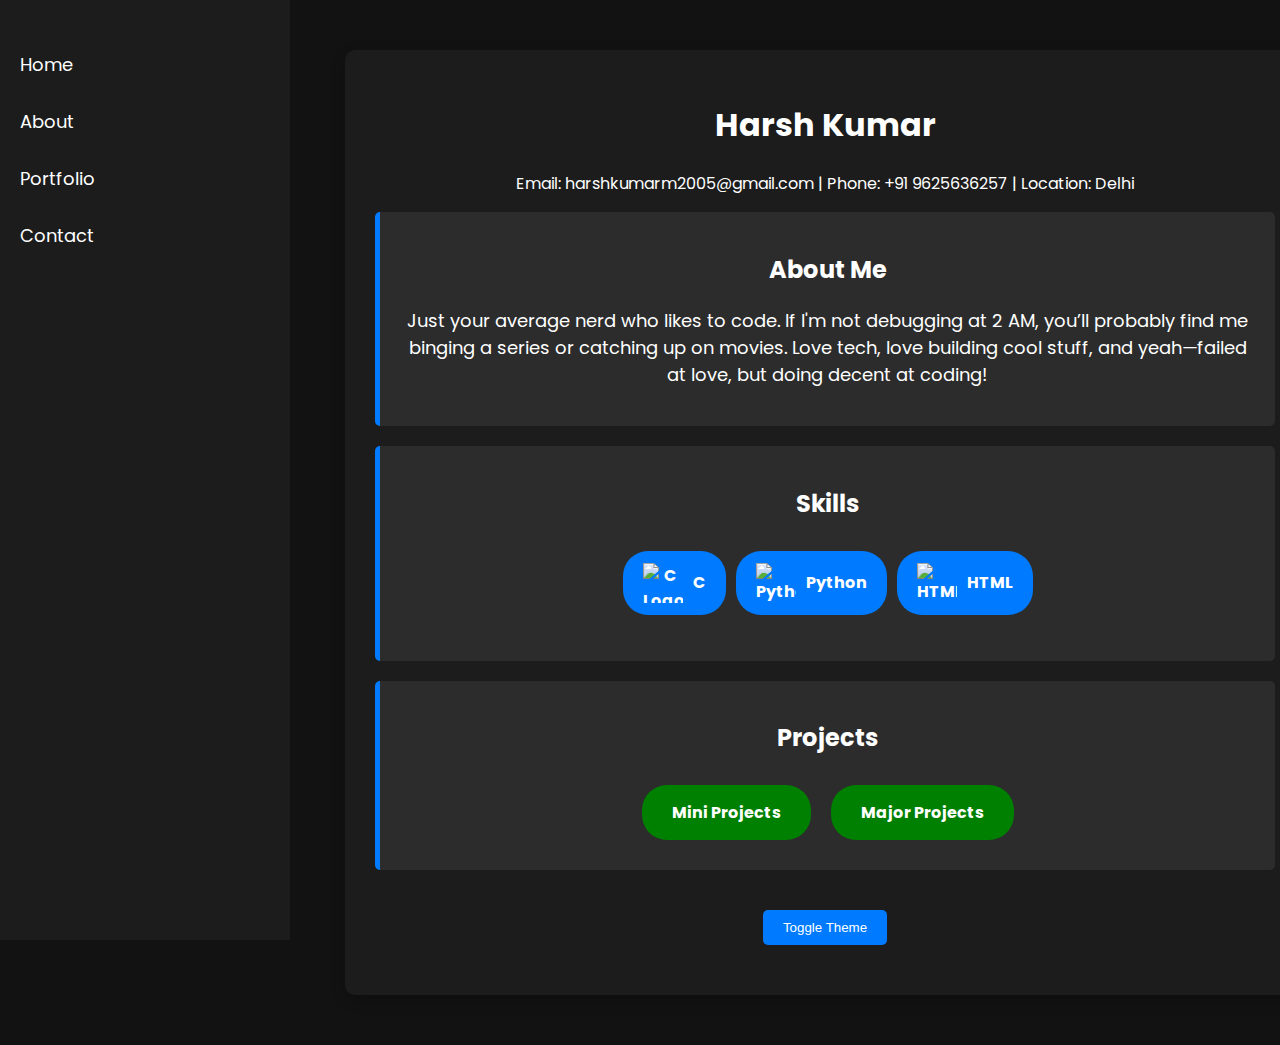
==== index.html @ 160cdb6c "Updated project with latest changes" ====
<!DOCTYPE html>
<html lang="en">
<head>
    <meta charset="UTF-8">
    <meta name="viewport" content="width=device-width, initial-scale=1.0">
    <title>My Portfolio</title>
    <link href="https://fonts.googleapis.com/css2?family=Poppins:wght@300;400;600&display=swap" rel="stylesheet">
    <link rel="stylesheet" href="styles.css"> <!-- Linking the external CSS -->
</head>
<body>
    <button class="menu-toggle" onclick="toggleMenu()">☰</button>
    <div class="sidebar">
        <ul>
            <li><a href="#">Home</a></li>
            <li><a href="#">About</a></li>
            <li><a href="#">Portfolio</a></li>
            <li><a href="#">Contact</a></li>
        </ul>
    </div>

    <div class="main-content">
        <div class="container">
            <h1>Harsh Kumar</h1>
            <p>Email: harshkumarm2005@gmail.com | Phone: +91 9625636257 | Location: Delhi</p>

            <div class="section">
                <h2>About Me</h2>
                <p class="about-text">Just your average nerd who likes to code. If I'm not debugging at 2 AM, you’ll probably find me binging a series or catching up on movies. Love tech, love building cool stuff, and yeah—failed at love, but doing decent at coding!</p>
            </div>

            <div class="section">
                <h2>Skills</h2>
                <ul class="skills">
                    <li class="hover-effect" onclick="openWiki('C_programming_language')"><img src="https://upload.wikimedia.org/wikipedia/commons/1/19/C_Logo.png" alt="C Logo"> C</li>
                    <li class="hover-effect" onclick="openWiki('Python_(programming_language)')"><img src="https://upload.wikimedia.org/wikipedia/commons/c/c3/Python-logo-notext.svg" alt="Python Logo"> Python</li>
                    <li class="hover-effect" onclick="openWiki('HTML')"><img src="https://upload.wikimedia.org/wikipedia/commons/6/61/HTML5_logo_and_wordmark.svg" alt="HTML Logo"> HTML</li>
                </ul>
            </div>

            <div class="section">
                <h2>Projects</h2>
                <div class="projects">
                    <div class="projects-section" style="background-color: green;" onclick="window.open('mini_projects.html', '_blank')">Mini Projects</div>
                    <div class="projects-section" style="background-color: green;" onclick="window.open('major_projects.html', '_blank')">Major Projects</div>
                </div>
            </div>

            <button class="theme-toggle" onclick="toggleTheme()">Toggle Theme</button>
        </div>
    </div>

    <script src="script.js"></script> <!-- Linking the external JavaScript -->
    <script>
        function openWiki(topic) {
            window.open(`https://en.wikipedia.org/wiki/${topic}`, '_blank');
        }
    </script>
</body>
</html>
---- styles.css ----
/* General Styles */
body {
    font-family: 'Poppins', sans-serif;
    margin: 0;
    padding: 0;
    background-color: #121212;
    color: white;
    display: flex;
    flex-direction: column;
    transition: background-color 0.3s, color 0.3s;
}

/* Sidebar */
.sidebar {
    width: 250px;
    background: #1c1c1c;
    padding: 20px;
    height: 100vh;
    position: fixed;
    left: 0;
    top: 0;
}
.sidebar ul {
    list-style: none;
    padding: 0;
}
.sidebar ul li {
    padding: 15px 0;
}
.sidebar ul li a {
    color: white;
    text-decoration: none;
    font-size: 18px;
}
.sidebar ul li a:hover {
    color: #007BFF;
}

/* Menu Toggle for Mobile */
.menu-toggle {
    display: none;
    position: fixed;
    top: 15px;
    left: 15px;
    font-size: 24px;
    background: none;
    border: none;
    color: white;
    cursor: pointer;
    z-index: 1000;
}

/* Main Content */
.main-content {
    margin-left: 270px;
    padding: 50px;
    width: calc(100% - 270px);
}
.container {
    max-width: 900px;
    margin: 0 auto;
    background: #1c1c1c;
    padding: 30px;
    box-shadow: 0px 5px 15px rgba(0, 0, 0, 0.2);
    border-radius: 10px;
    text-align: center;
}

/* Sections */
.section {
    margin-bottom: 20px;
    padding: 20px;
    background: #2c2c2c;
    border-left: 5px solid #007BFF;
    border-radius: 5px;
}
.about-text {
    font-size: 18px;
    color: white;
}

/* Skills */
.skills {
    display: flex;
    justify-content: center;
    flex-wrap: wrap;
    gap: 10px;
    padding: 10px;
}
.skills li {
    list-style: none;
    background: #007BFF;
    color: white;
    padding: 12px 20px;
    border-radius: 25px;
    font-weight: bold;
    display: flex;
    align-items: center;
    gap: 10px;
    cursor: pointer;
    transition: transform 0.3s ease, box-shadow 0.3s ease, background 0.3s, color 0.3s;
}
.skills li img {
    width: 40px;
    height: 40px;
}

/* Hover Effect */
.skills li:hover {
    transform: scale(1.1);
    box-shadow: 0px 4px 10px rgba(0, 123, 255, 0.5);
    background: white;
    color: #007BFF;
}

/* Projects Section */
.projects {
    display: flex;
    justify-content: center;
    gap: 20px;
    padding: 10px;
}
.projects-section {
    background: green;
    color: white;
    padding: 15px 30px;
    border-radius: 25px;
    font-weight: bold;
    text-align: center;
    cursor: pointer;
    transition: transform 0.3s ease, background 0.3s;
}
.projects-section:hover {
    background: #228B22;
    transform: scale(1.1);
}

/* Theme Toggle */
.theme-toggle {
    padding: 10px 20px;
    background-color: #007BFF;
    color: white;
    border: none;
    border-radius: 5px;
    cursor: pointer;
    margin: 20px 0;
    transition: background-color 0.3s;
}
.theme-toggle:hover {
    background-color: #0056b3;
}

/* Light Mode */
.light-mode {
    background-color: #ffffff;
    color: #121212;
}
.light-mode .container {
    background: #f9f9f9;
}
.light-mode .sidebar {
    background: #f1f1f1;
}
.light-mode .sidebar ul li a {
    color: #121212;
}
.light-mode .sidebar ul li a:hover {
    color: #007BFF;
}
.light-mode .skills li {
    background: #007BFF;
    color: white;
}
.light-mode .skills li:hover {
    background: white;
    color: #007BFF;
}
.light-mode .projects-section {
    background: #4CAF50;
}
.light-mode .projects-section:hover {
    background: #2E7D32;
}

/* Responsive Design */
@media (max-width: 768px) {
    .menu-toggle {
        display: block;
    }

    .sidebar {
        width: 200px;
        transform: translateX(-100%);
        transition: transform 0.3s ease-in-out;
        position: fixed;
        z-index: 1000;
    }

    .sidebar.active {
        transform: translateX(0);
    }

    .main-content {
        margin-left: 0;
        width: 100%;
        padding: 30px;
    }

    .projects {
        flex-direction: column;
        align-items: center;
    }
}
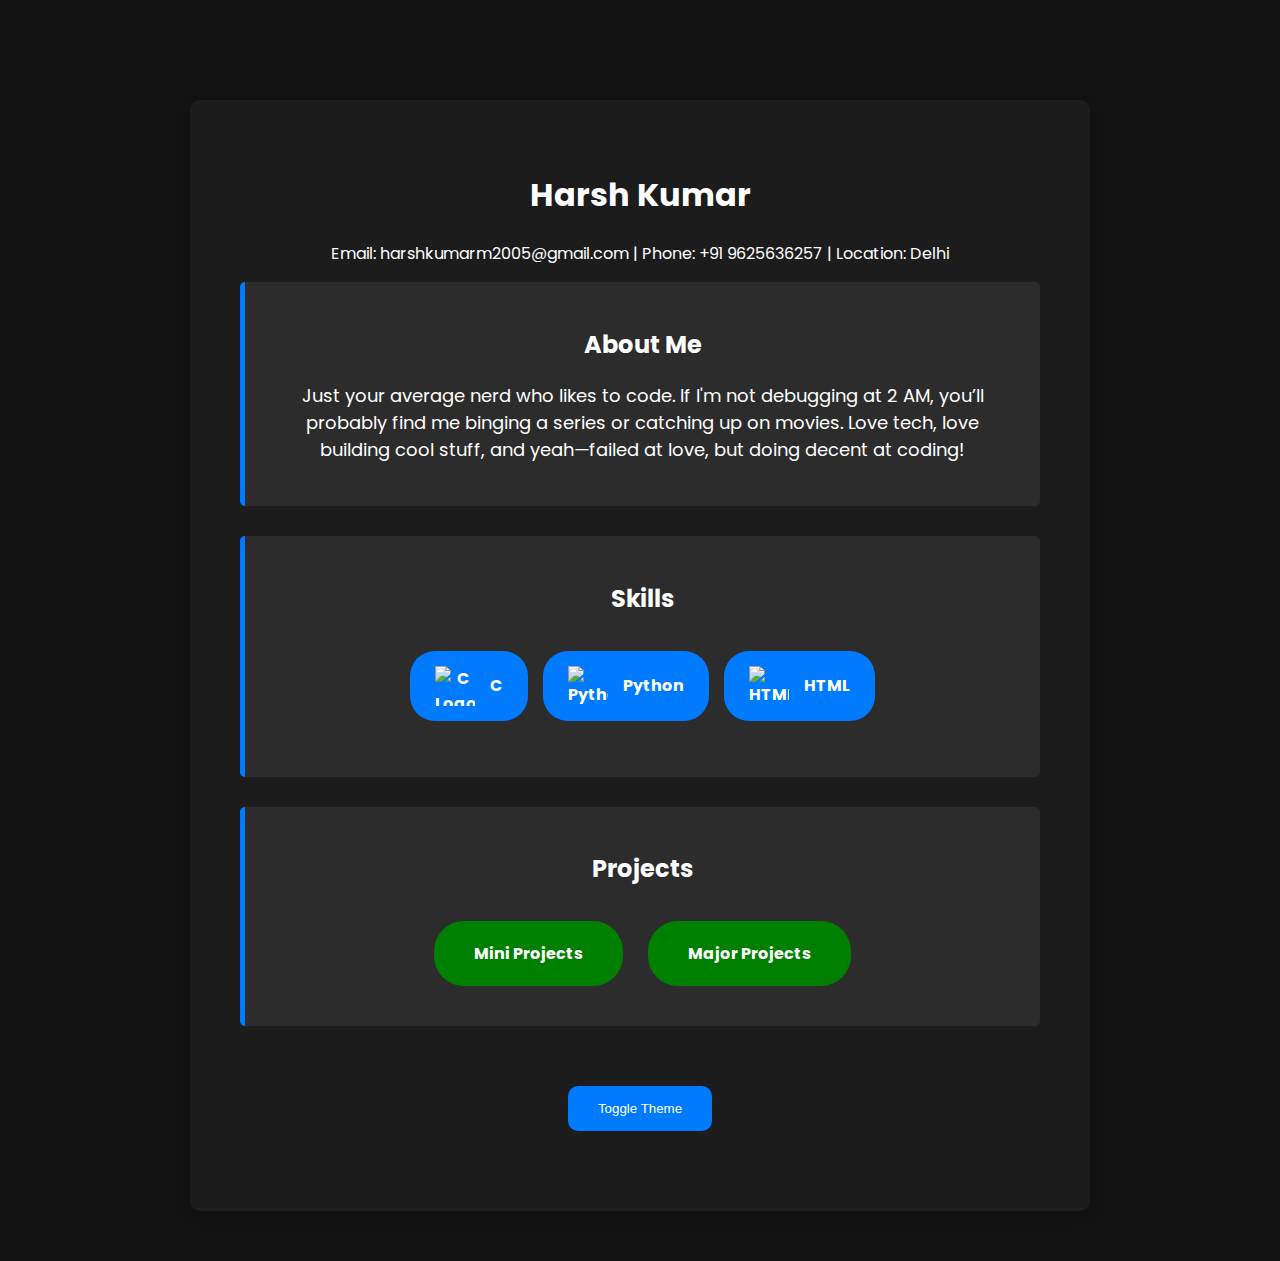
==== commit 7055f952: "Yahan apna commit message likho" ====
--- a/index.html
+++ b/index.html
@@ -8,16 +8,6 @@
     <link rel="stylesheet" href="styles.css"> <!-- Linking the external CSS -->
 </head>
 <body>
-    <button class="menu-toggle" onclick="toggleMenu()">☰</button>
-    <div class="sidebar">
-        <ul>
-            <li><a href="#">Home</a></li>
-            <li><a href="#">About</a></li>
-            <li><a href="#">Portfolio</a></li>
-            <li><a href="#">Contact</a></li>
-        </ul>
-    </div>
-
     <div class="main-content">
         <div class="container">
             <h1>Harsh Kumar</h1>
@@ -62,3 +52,4 @@
 
 
 
+
--- a/styles.css
+++ b/styles.css
@@ -7,69 +7,37 @@
     color: white;
     display: flex;
     flex-direction: column;
+    align-items: center;
+    justify-content: flex-start;
+    min-height: 100vh;
     transition: background-color 0.3s, color 0.3s;
-}
-
-/* Sidebar */
-.sidebar {
-    width: 250px;
-    background: #1c1c1c;
-    padding: 20px;
-    height: 100vh;
-    position: fixed;
-    left: 0;
-    top: 0;
-}
-.sidebar ul {
-    list-style: none;
-    padding: 0;
-}
-.sidebar ul li {
-    padding: 15px 0;
-}
-.sidebar ul li a {
-    color: white;
-    text-decoration: none;
-    font-size: 18px;
-}
-.sidebar ul li a:hover {
-    color: #007BFF;
-}
-
-/* Menu Toggle for Mobile */
-.menu-toggle {
-    display: none;
-    position: fixed;
-    top: 15px;
-    left: 15px;
-    font-size: 24px;
-    background: none;
-    border: none;
-    color: white;
-    cursor: pointer;
-    z-index: 1000;
+    padding-top: 50px;
 }
 
 /* Main Content */
 .main-content {
-    margin-left: 270px;
+    display: flex;
+    flex-direction: column;
+    justify-content: center;
+    align-items: center;
+    width: 100%;
+    max-width: 1200px;
     padding: 50px;
-    width: calc(100% - 270px);
 }
 .container {
-    max-width: 900px;
-    margin: 0 auto;
     background: #1c1c1c;
-    padding: 30px;
+    padding: 50px;
     box-shadow: 0px 5px 15px rgba(0, 0, 0, 0.2);
     border-radius: 10px;
     text-align: center;
+    width: 100%;
+    max-width: 800px;
 }
 
 /* Sections */
 .section {
-    margin-bottom: 20px;
-    padding: 20px;
+    margin-bottom: 30px;
+    padding: 25px;
     background: #2c2c2c;
     border-left: 5px solid #007BFF;
     border-radius: 5px;
@@ -77,6 +45,7 @@
 .about-text {
     font-size: 18px;
     color: white;
+    text-align: center;
 }
 
 /* Skills */
@@ -84,19 +53,19 @@
     display: flex;
     justify-content: center;
     flex-wrap: wrap;
-    gap: 10px;
-    padding: 10px;
+    gap: 15px;
+    padding: 15px;
 }
 .skills li {
     list-style: none;
     background: #007BFF;
     color: white;
-    padding: 12px 20px;
+    padding: 15px 25px;
     border-radius: 25px;
     font-weight: bold;
     display: flex;
     align-items: center;
-    gap: 10px;
+    gap: 15px;
     cursor: pointer;
     transition: transform 0.3s ease, box-shadow 0.3s ease, background 0.3s, color 0.3s;
 }
@@ -117,14 +86,15 @@
 .projects {
     display: flex;
     justify-content: center;
-    gap: 20px;
-    padding: 10px;
+    gap: 25px;
+    padding: 15px;
+    flex-wrap: wrap;
 }
 .projects-section {
     background: green;
     color: white;
-    padding: 15px 30px;
-    border-radius: 25px;
+    padding: 20px 40px;
+    border-radius: 30px;
     font-weight: bold;
     text-align: center;
     cursor: pointer;
@@ -137,13 +107,13 @@
 
 /* Theme Toggle */
 .theme-toggle {
-    padding: 10px 20px;
+    padding: 15px 30px;
     background-color: #007BFF;
     color: white;
     border: none;
-    border-radius: 5px;
+    border-radius: 10px;
     cursor: pointer;
-    margin: 20px 0;
+    margin: 30px 0;
     transition: background-color 0.3s;
 }
 .theme-toggle:hover {
@@ -157,15 +127,6 @@
 }
 .light-mode .container {
     background: #f9f9f9;
-}
-.light-mode .sidebar {
-    background: #f1f1f1;
-}
-.light-mode .sidebar ul li a {
-    color: #121212;
-}
-.light-mode .sidebar ul li a:hover {
-    color: #007BFF;
 }
 .light-mode .skills li {
     background: #007BFF;
@@ -184,32 +145,17 @@
 
 /* Responsive Design */
 @media (max-width: 768px) {
-    .menu-toggle {
-        display: block;
-    }
-
-    .sidebar {
-        width: 200px;
-        transform: translateX(-100%);
-        transition: transform 0.3s ease-in-out;
-        position: fixed;
-        z-index: 1000;
-    }
-
-    .sidebar.active {
-        transform: translateX(0);
-    }
-
     .main-content {
-        margin-left: 0;
-        width: 100%;
         padding: 30px;
     }
-
     .projects {
         flex-direction: column;
         align-items: center;
     }
+    .container {
+        padding: 30px;
+    }
 }
 
 
+
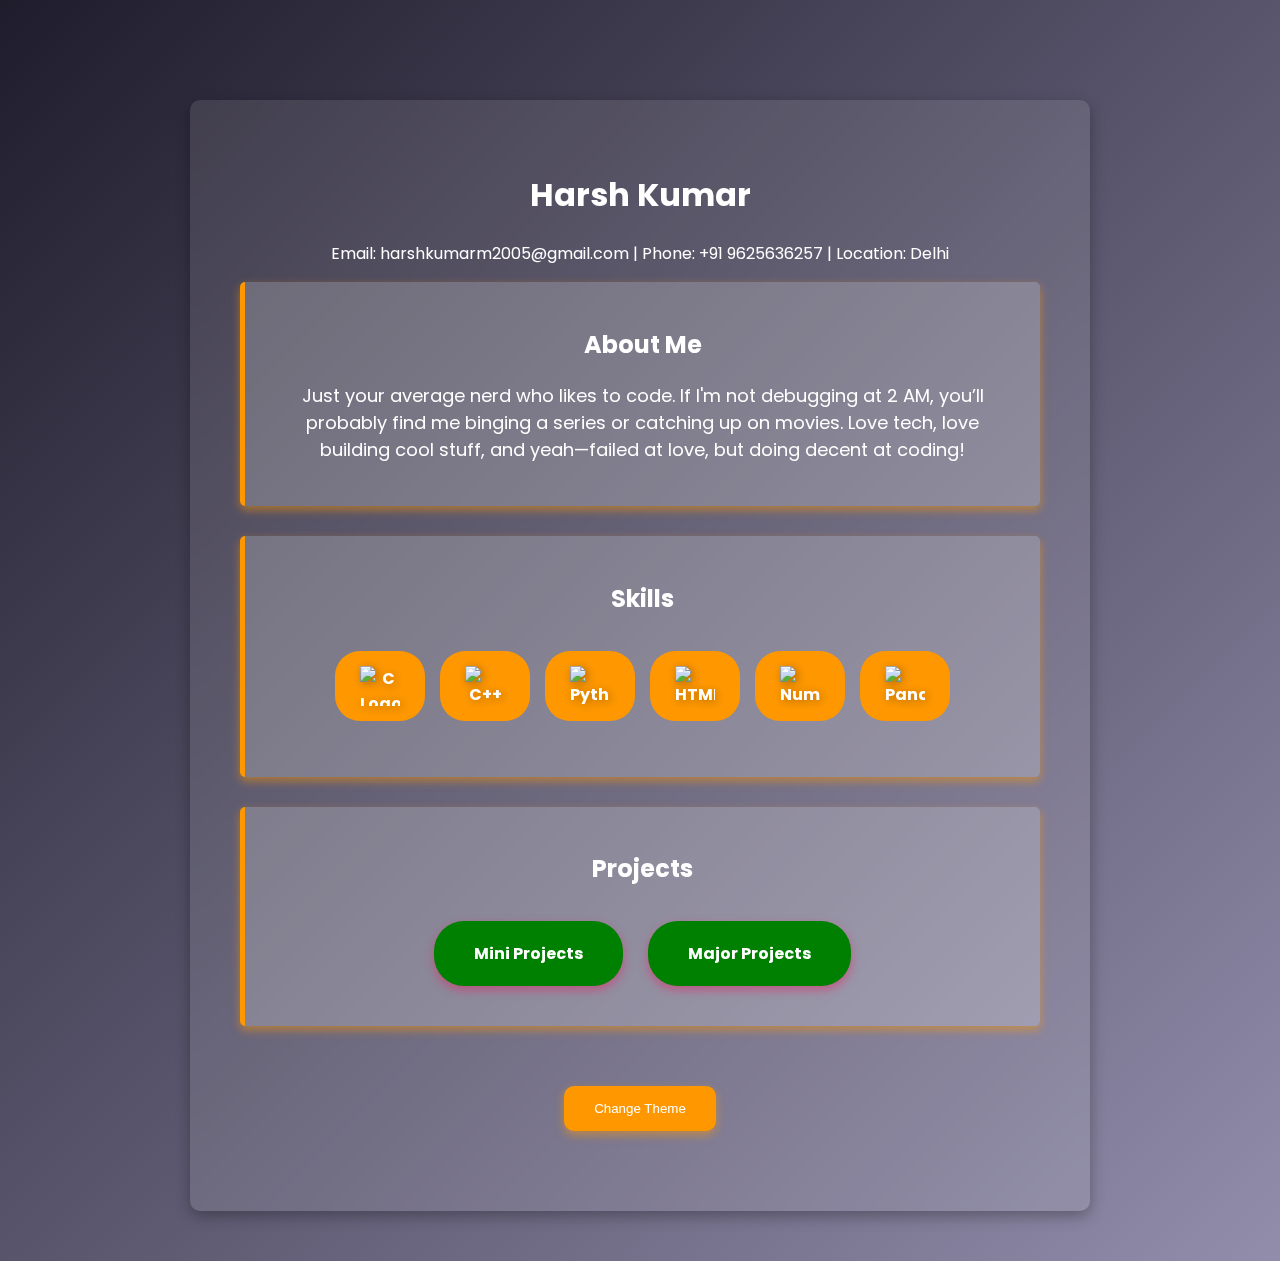
==== commit 0524b6ac: "Updated" ====
--- a/index.html
+++ b/index.html
@@ -21,21 +21,36 @@
             <div class="section">
                 <h2>Skills</h2>
                 <ul class="skills">
-                    <li class="hover-effect" onclick="openWiki('C_programming_language')"><img src="https://upload.wikimedia.org/wikipedia/commons/1/19/C_Logo.png" alt="C Logo"> C</li>
-                    <li class="hover-effect" onclick="openWiki('Python_(programming_language)')"><img src="https://upload.wikimedia.org/wikipedia/commons/c/c3/Python-logo-notext.svg" alt="Python Logo"> Python</li>
-                    <li class="hover-effect" onclick="openWiki('HTML')"><img src="https://upload.wikimedia.org/wikipedia/commons/6/61/HTML5_logo_and_wordmark.svg" alt="HTML Logo"> HTML</li>
+                    <li class="hover-effect" onclick="openWiki('C_programming_language')">
+                        <img src="https://upload.wikimedia.org/wikipedia/commons/1/19/C_Logo.png" alt="C Logo"> 
+                    </li>
+                    <li class="hover-effect" onclick="openWiki('C%2B%2B')">
+                        <img src="https://upload.wikimedia.org/wikipedia/commons/1/18/ISO_C%2B%2B_Logo.svg" alt="C++ Logo"> 
+                    </li>
+                    <li class="hover-effect" onclick="openWiki('Python_(programming_language)')">
+                        <img src="https://upload.wikimedia.org/wikipedia/commons/c/c3/Python-logo-notext.svg" alt="Python Logo"> 
+                    </li>
+                    <li class="hover-effect" onclick="openWiki('HTML')">
+                        <img src="https://upload.wikimedia.org/wikipedia/commons/6/61/HTML5_logo_and_wordmark.svg" alt="HTML Logo"> 
+                    </li>
+                    <li class="hover-effect" onclick="openWiki('NumPy')">
+                        <img src="https://upload.wikimedia.org/wikipedia/commons/3/31/NumPy_logo_2020.svg" alt="NumPy Logo"> 
+                    </li>
+                    <li class="hover-effect" onclick="openWiki('Pandas_(software)')">
+                        <img src="https://upload.wikimedia.org/wikipedia/commons/e/ed/Pandas_logo.svg" alt="Pandas Logo"> 
+                    </li>
                 </ul>
             </div>
 
             <div class="section">
                 <h2>Projects</h2>
                 <div class="projects">
-                    <div class="projects-section" style="background-color: green;" onclick="window.open('mini_projects.html', '_blank')">Mini Projects</div>
+                    <div class="projects-section" style="background-color: green;" onclick="window.open('https://github.com/OkayHarshh/Python-Mini-Project', '_blank')">Mini Projects</div>
                     <div class="projects-section" style="background-color: green;" onclick="window.open('major_projects.html', '_blank')">Major Projects</div>
                 </div>
             </div>
 
-            <button class="theme-toggle" onclick="toggleTheme()">Toggle Theme</button>
+            <button class="theme-toggle" onclick="toggleTheme()">Change Theme</button>
         </div>
     </div>
 
@@ -49,7 +64,3 @@
 </html>
 
 
-
-
-
-
--- a/styles.css
+++ b/styles.css
@@ -3,7 +3,7 @@
     font-family: 'Poppins', sans-serif;
     margin: 0;
     padding: 0;
-    background-color: #121212;
+    background: linear-gradient(135deg, #1f1c2c, #928dab);
     color: white;
     display: flex;
     flex-direction: column;
@@ -25,27 +25,30 @@
     padding: 50px;
 }
 .container {
-    background: #1c1c1c;
+    background: rgba(255, 255, 255, 0.1);
     padding: 50px;
-    box-shadow: 0px 5px 15px rgba(0, 0, 0, 0.2);
+    box-shadow: 0px 5px 15px rgba(0, 0, 0, 0.3);
     border-radius: 10px;
     text-align: center;
     width: 100%;
     max-width: 800px;
+    backdrop-filter: blur(10px);
 }
 
 /* Sections */
 .section {
     margin-bottom: 30px;
     padding: 25px;
-    background: #2c2c2c;
-    border-left: 5px solid #007BFF;
+    background: rgba(255, 255, 255, 0.2);
+    border-left: 5px solid #ff9800;
     border-radius: 5px;
+    box-shadow: 0px 4px 10px rgba(255, 152, 0, 0.5);
 }
 .about-text {
     font-size: 18px;
     color: white;
     text-align: center;
+    transition: color 0.3s ease;
 }
 
 /* Skills */
@@ -58,7 +61,7 @@
 }
 .skills li {
     list-style: none;
-    background: #007BFF;
+    background: #ff9800;
     color: white;
     padding: 15px 25px;
     border-radius: 25px;
@@ -72,14 +75,15 @@
 .skills li img {
     width: 40px;
     height: 40px;
+    filter: drop-shadow(2px 2px 5px rgba(0, 0, 0, 0.3));
 }
 
 /* Hover Effect */
 .skills li:hover {
     transform: scale(1.1);
-    box-shadow: 0px 4px 10px rgba(0, 123, 255, 0.5);
+    box-shadow: 0px 4px 10px rgba(255, 152, 0, 0.5);
     background: white;
-    color: #007BFF;
+    color: #ff9800;
 }
 
 /* Projects Section */
@@ -91,7 +95,7 @@
     flex-wrap: wrap;
 }
 .projects-section {
-    background: green;
+    background: #e91e63;
     color: white;
     padding: 20px 40px;
     border-radius: 30px;
@@ -99,48 +103,53 @@
     text-align: center;
     cursor: pointer;
     transition: transform 0.3s ease, background 0.3s;
+    box-shadow: 0px 4px 10px rgba(233, 30, 99, 0.5);
 }
 .projects-section:hover {
-    background: #228B22;
+    background: #c2185b;
     transform: scale(1.1);
 }
 
 /* Theme Toggle */
 .theme-toggle {
     padding: 15px 30px;
-    background-color: #007BFF;
+    background-color: #ff9800;
     color: white;
     border: none;
     border-radius: 10px;
     cursor: pointer;
     margin: 30px 0;
     transition: background-color 0.3s;
+    box-shadow: 0px 4px 10px rgba(255, 152, 0, 0.5);
 }
 .theme-toggle:hover {
-    background-color: #0056b3;
+    background-color: #e65100;
 }
 
 /* Light Mode */
 .light-mode {
-    background-color: #ffffff;
+    background: linear-gradient(135deg, #ffffff, #ddd);
     color: #121212;
 }
 .light-mode .container {
-    background: #f9f9f9;
+    background: rgba(255, 255, 255, 0.8);
 }
 .light-mode .skills li {
-    background: #007BFF;
+    background: #ff9800;
     color: white;
 }
 .light-mode .skills li:hover {
     background: white;
-    color: #007BFF;
+    color: #ff9800;
 }
 .light-mode .projects-section {
-    background: #4CAF50;
+    background: #ff4081;
 }
 .light-mode .projects-section:hover {
-    background: #2E7D32;
+    background: #d81b60;
+}
+.light-mode .about-text {
+    color: #333;
 }
 
 /* Responsive Design */
@@ -159,3 +168,6 @@
 
 
 
+
+
+
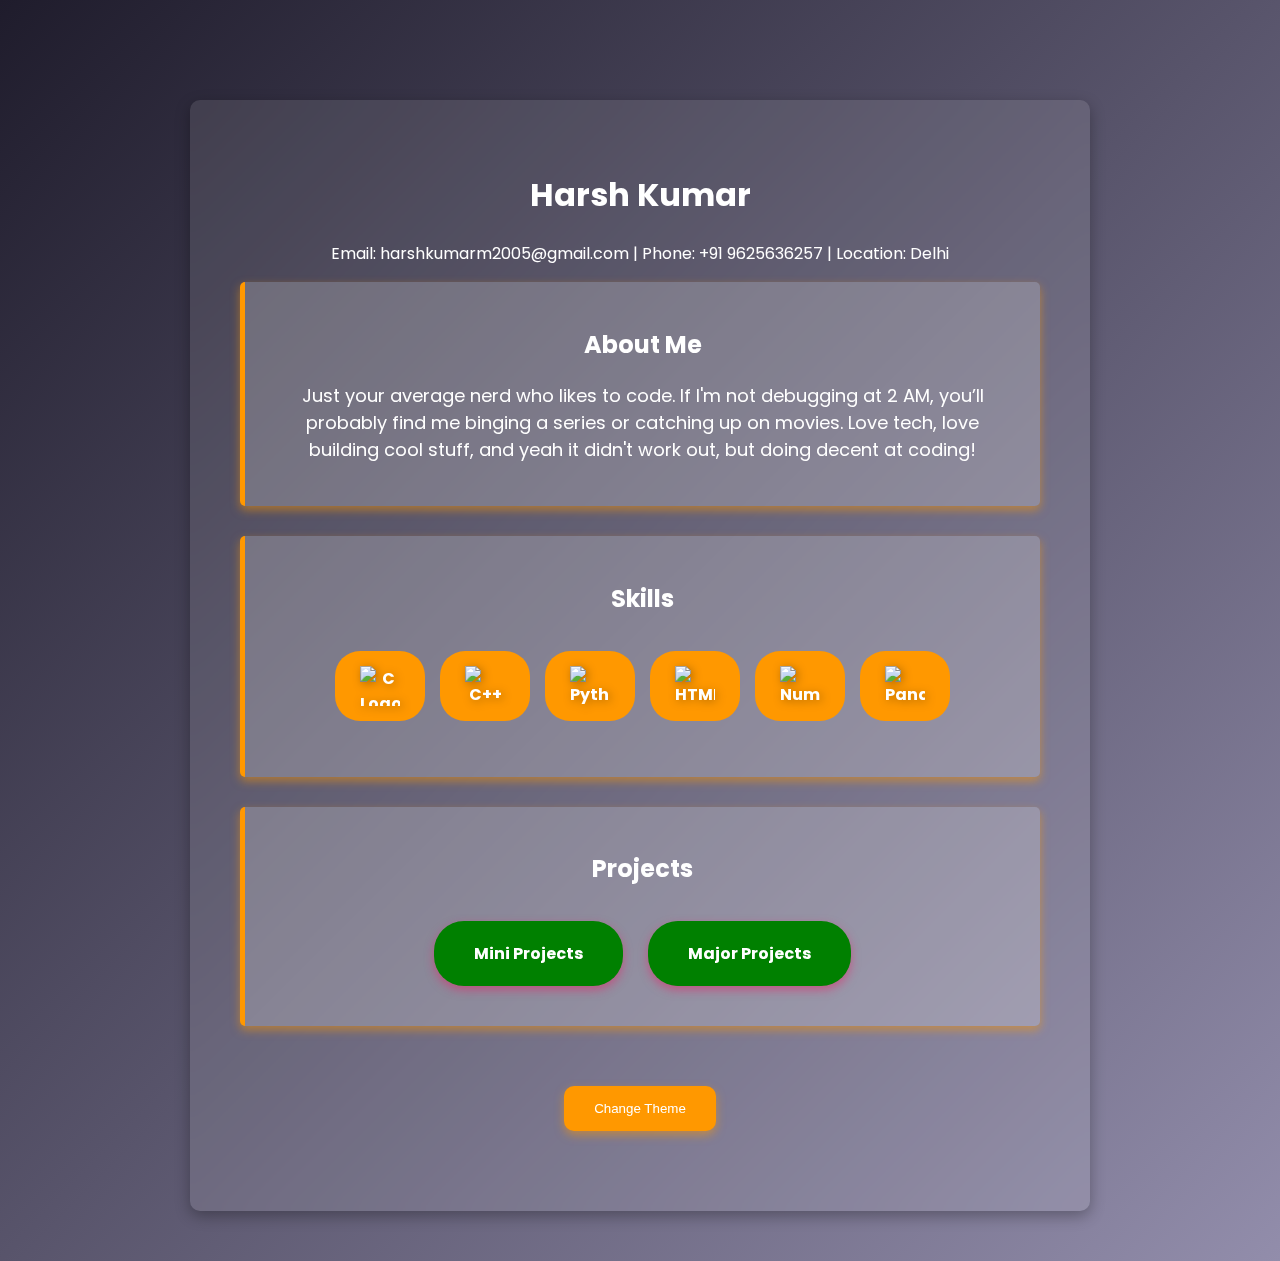
==== commit 260c3e25: "New LINE" ====
--- a/index.html
+++ b/index.html
@@ -15,7 +15,7 @@
 
             <div class="section">
                 <h2>About Me</h2>
-                <p class="about-text">Just your average nerd who likes to code. If I'm not debugging at 2 AM, you’ll probably find me binging a series or catching up on movies. Love tech, love building cool stuff, and yeah—failed at love, but doing decent at coding!</p>
+                <p class="about-text">Just your average nerd who likes to code. If I'm not debugging at 2 AM, you’ll probably find me binging a series or catching up on movies. Love tech, love building cool stuff, and yeah it didn't work out, but doing decent at coding!</p>
             </div>
 
             <div class="section">
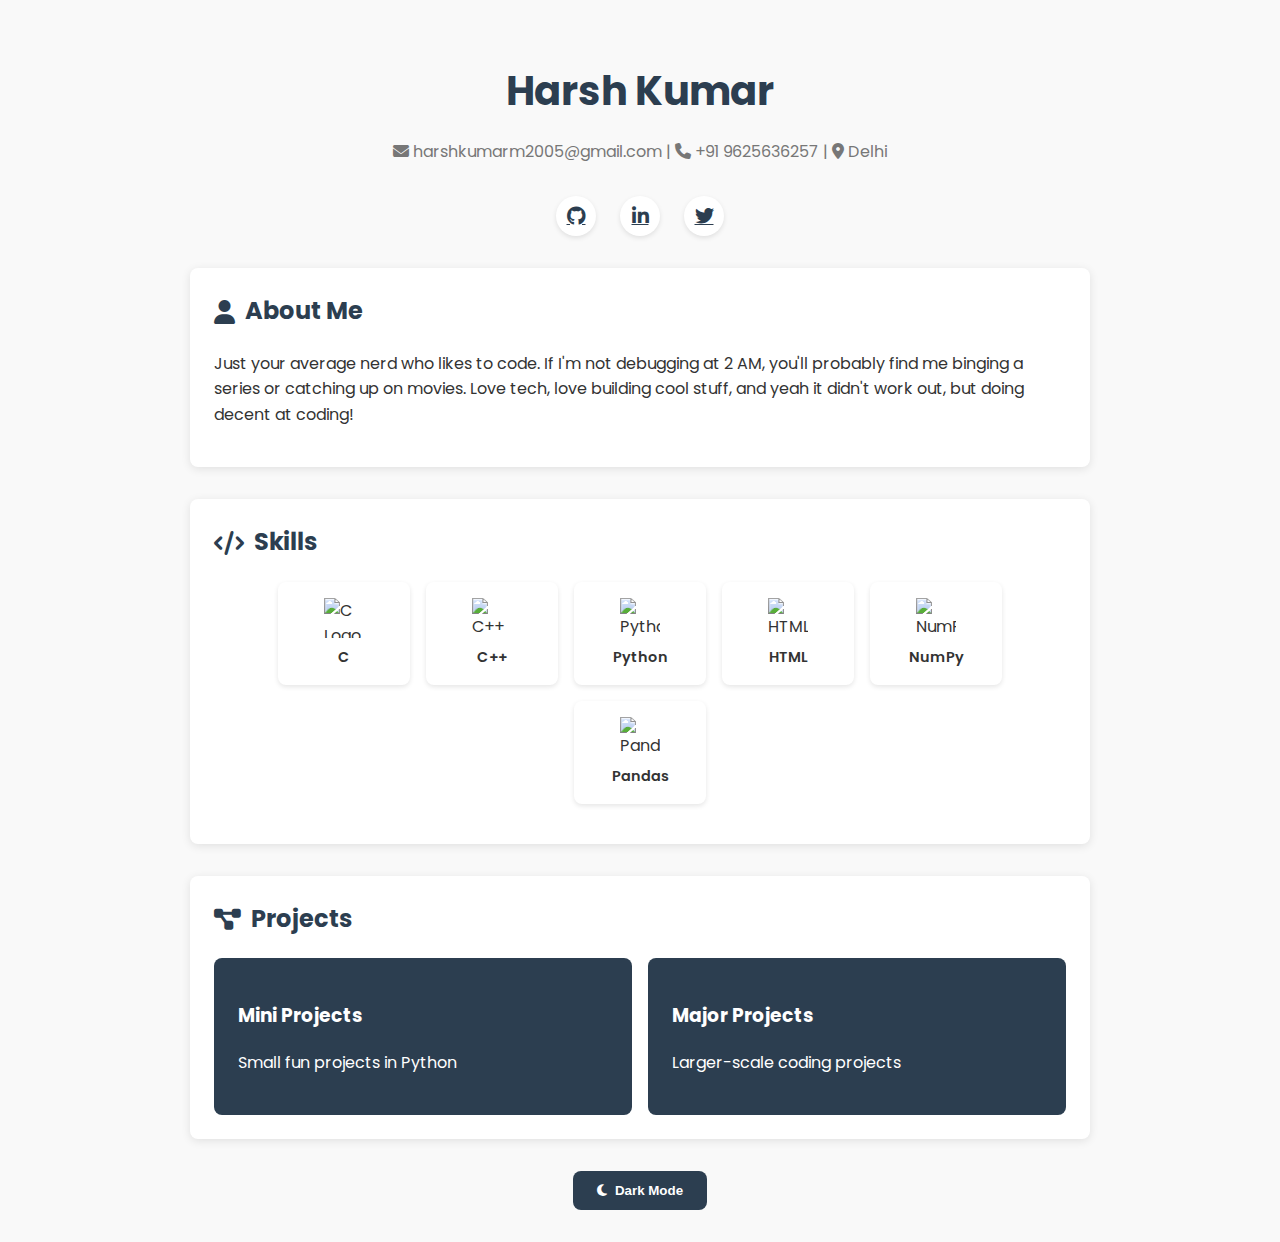
==== commit b6f5e562: "k" ====
--- a/index.html
+++ b/index.html
@@ -3,64 +3,92 @@
 <head>
     <meta charset="UTF-8">
     <meta name="viewport" content="width=device-width, initial-scale=1.0">
-    <title>My Portfolio</title>
-    <link href="https://fonts.googleapis.com/css2?family=Poppins:wght@300;400;600&display=swap" rel="stylesheet">
-    <link rel="stylesheet" href="styles.css"> <!-- Linking the external CSS -->
+    <title>Harsh Kumar | Portfolio</title>
+    <link href="https://fonts.googleapis.com/css2?family=Poppins:wght@300;400;600;700&display=swap" rel="stylesheet">
+    <link rel="stylesheet" href="https://cdnjs.cloudflare.com/ajax/libs/font-awesome/6.4.0/css/all.min.css">
+    <link rel="stylesheet" href="styles.css">
 </head>
-<body>
+<body class="light-theme">
     <div class="main-content">
         <div class="container">
-            <h1>Harsh Kumar</h1>
-            <p>Email: harshkumarm2005@gmail.com | Phone: +91 9625636257 | Location: Delhi</p>
+            <div class="header">
+                <h1>Harsh Kumar</h1>
+                <p class="contact-info">
+                    <i class="fas fa-envelope"></i> harshkumarm2005@gmail.com | 
+                    <i class="fas fa-phone"></i> +91 9625636257 | 
+                    <i class="fas fa-map-marker-alt"></i> Delhi
+                </p>
+            </div>
 
-            <div class="section">
-                <h2>About Me</h2>
-                <p class="about-text">Just your average nerd who likes to code. If I'm not debugging at 2 AM, you’ll probably find me binging a series or catching up on movies. Love tech, love building cool stuff, and yeah it didn't work out, but doing decent at coding!</p>
+            <div class="social-links">
+                <a href="https://github.com/OkayHarshh" target="_blank" class="social-btn" aria-label="GitHub">
+                    <i class="fab fa-github"></i>
+                </a>
+                <a href="https://linkedin.com/in/yourprofile" target="_blank" class="social-btn" aria-label="LinkedIn">
+                    <i class="fab fa-linkedin-in"></i>
+                </a>
+                <a href="https://twitter.com/yourhandle" target="_blank" class="social-btn" aria-label="Twitter">
+                    <i class="fab fa-twitter"></i>
+                </a>
             </div>
 
             <div class="section">
-                <h2>Skills</h2>
+                <h2><i class="fas fa-user"></i> About Me</h2>
+                <p class="about-text">
+                    Just your average nerd who likes to code. If I'm not debugging at 2 AM, you'll probably find me binging a series or catching up on movies. Love tech, love building cool stuff, and yeah it didn't work out, but doing decent at coding!
+                </p>
+            </div>
+
+            <div class="section">
+                <h2><i class="fas fa-code"></i> Skills</h2>
                 <ul class="skills">
-                    <li class="hover-effect" onclick="openWiki('C_programming_language')">
-                        <img src="https://upload.wikimedia.org/wikipedia/commons/1/19/C_Logo.png" alt="C Logo"> 
+                    <li class="skill-item" onclick="openWiki('C_programming_language')">
+                        <img src="https://upload.wikimedia.org/wikipedia/commons/1/19/C_Logo.png" alt="C Logo">
+                        <span>C</span>
                     </li>
-                    <li class="hover-effect" onclick="openWiki('C%2B%2B')">
-                        <img src="https://upload.wikimedia.org/wikipedia/commons/1/18/ISO_C%2B%2B_Logo.svg" alt="C++ Logo"> 
+                    <li class="skill-item" onclick="openWiki('C%2B%2B')">
+                        <img src="https://upload.wikimedia.org/wikipedia/commons/1/18/ISO_C%2B%2B_Logo.svg" alt="C++ Logo">
+                        <span>C++</span>
                     </li>
-                    <li class="hover-effect" onclick="openWiki('Python_(programming_language)')">
-                        <img src="https://upload.wikimedia.org/wikipedia/commons/c/c3/Python-logo-notext.svg" alt="Python Logo"> 
+                    <li class="skill-item" onclick="openWiki('Python_(programming_language)')">
+                        <img src="https://upload.wikimedia.org/wikipedia/commons/c/c3/Python-logo-notext.svg" alt="Python Logo">
+                        <span>Python</span>
                     </li>
-                    <li class="hover-effect" onclick="openWiki('HTML')">
-                        <img src="https://upload.wikimedia.org/wikipedia/commons/6/61/HTML5_logo_and_wordmark.svg" alt="HTML Logo"> 
+                    <li class="skill-item" onclick="openWiki('HTML')">
+                        <img src="https://upload.wikimedia.org/wikipedia/commons/6/61/HTML5_logo_and_wordmark.svg" alt="HTML Logo">
+                        <span>HTML</span>
                     </li>
-                    <li class="hover-effect" onclick="openWiki('NumPy')">
-                        <img src="https://upload.wikimedia.org/wikipedia/commons/3/31/NumPy_logo_2020.svg" alt="NumPy Logo"> 
+                    <li class="skill-item" onclick="openWiki('NumPy')">
+                        <img src="https://upload.wikimedia.org/wikipedia/commons/3/31/NumPy_logo_2020.svg" alt="NumPy Logo">
+                        <span>NumPy</span>
                     </li>
-                    <li class="hover-effect" onclick="openWiki('Pandas_(software)')">
-                        <img src="https://upload.wikimedia.org/wikipedia/commons/e/ed/Pandas_logo.svg" alt="Pandas Logo"> 
+                    <li class="skill-item" onclick="openWiki('Pandas_(software)')">
+                        <img src="https://upload.wikimedia.org/wikipedia/commons/e/ed/Pandas_logo.svg" alt="Pandas Logo">
+                        <span>Pandas</span>
                     </li>
                 </ul>
             </div>
 
             <div class="section">
-                <h2>Projects</h2>
+                <h2><i class="fas fa-project-diagram"></i> Projects</h2>
                 <div class="projects">
-                    <div class="projects-section" style="background-color: green;" onclick="window.open('https://github.com/OkayHarshh/Python-Mini-Project', '_blank')">Mini Projects</div>
-                    <div class="projects-section" style="background-color: green;" onclick="window.open('major_projects.html', '_blank')">Major Projects</div>
+                    <div class="project-card" onclick="window.open('https://github.com/OkayHarshh/Python-Mini-Project', '_blank')">
+                        <h3>Mini Projects</h3>
+                        <p>Small fun projects in Python</p>
+                    </div>
+                    <div class="project-card" onclick="window.open('major_projects.html', '_blank')">
+                        <h3>Major Projects</h3>
+                        <p>Larger-scale coding projects</p>
+                    </div>
                 </div>
             </div>
 
-            <button class="theme-toggle" onclick="toggleTheme()">Change Theme</button>
+            <button class="theme-toggle" onclick="toggleTheme()">
+                <i class="fas fa-moon"></i> <span class="theme-text">Dark Mode</span>
+            </button>
         </div>
     </div>
 
-    <script src="script.js"></script> <!-- Linking the external JavaScript -->
-    <script>
-        function openWiki(topic) {
-            window.open(`https://en.wikipedia.org/wiki/${topic}`, '_blank');
-        }
-    </script>
+    <script src="script.js"></script>
 </body>
-</html>
-
-
+</html>--- a/styles.css
+++ b/styles.css
@@ -1,173 +1,200 @@
-/* General Styles */
+:root {
+    --primary: #2c3e50;
+    --secondary: #3498db;
+    --accent: #e74c3c;
+    --bg: #f9f9f9;
+    --card: #ffffff;
+    --text: #333333;
+    --text-muted: #777777;
+}
+
+.dark-theme {
+    --primary: #3498db;
+    --secondary: #2980b9;
+    --accent: #e74c3c;
+    --bg: #121212;
+    --card: #1e1e1e;
+    --text: #f5f5f5;
+    --text-muted: #aaaaaa;
+}
+
 body {
     font-family: 'Poppins', sans-serif;
+    background-color: var(--bg);
+    color: var(--text);
     margin: 0;
     padding: 0;
-    background: linear-gradient(135deg, #1f1c2c, #928dab);
-    color: white;
-    display: flex;
-    flex-direction: column;
-    align-items: center;
-    justify-content: flex-start;
-    min-height: 100vh;
-    transition: background-color 0.3s, color 0.3s;
-    padding-top: 50px;
-}
-
-/* Main Content */
-.main-content {
-    display: flex;
-    flex-direction: column;
-    justify-content: center;
-    align-items: center;
-    width: 100%;
-    max-width: 1200px;
-    padding: 50px;
-}
+    line-height: 1.6;
+    transition: background-color 0.3s ease, color 0.3s ease;
+}
+
 .container {
-    background: rgba(255, 255, 255, 0.1);
-    padding: 50px;
-    box-shadow: 0px 5px 15px rgba(0, 0, 0, 0.3);
-    border-radius: 10px;
+    max-width: 900px;
+    margin: 0 auto;
+    padding: 2rem;
+}
+
+.header {
     text-align: center;
-    width: 100%;
-    max-width: 800px;
-    backdrop-filter: blur(10px);
-}
-
-/* Sections */
-.section {
-    margin-bottom: 30px;
-    padding: 25px;
-    background: rgba(255, 255, 255, 0.2);
-    border-left: 5px solid #ff9800;
-    border-radius: 5px;
-    box-shadow: 0px 4px 10px rgba(255, 152, 0, 0.5);
-}
-.about-text {
-    font-size: 18px;
-    color: white;
-    text-align: center;
-    transition: color 0.3s ease;
-}
-
-/* Skills */
-.skills {
-    display: flex;
-    justify-content: center;
-    flex-wrap: wrap;
-    gap: 15px;
-    padding: 15px;
-}
-.skills li {
-    list-style: none;
-    background: #ff9800;
-    color: white;
-    padding: 15px 25px;
-    border-radius: 25px;
-    font-weight: bold;
-    display: flex;
-    align-items: center;
-    gap: 15px;
-    cursor: pointer;
-    transition: transform 0.3s ease, box-shadow 0.3s ease, background 0.3s, color 0.3s;
-}
-.skills li img {
+    margin-bottom: 2rem;
+}
+
+.header h1 {
+    color: var(--primary);
+    font-size: 2.5rem;
+    margin-bottom: 0.5rem;
+    font-weight: 700;
+}
+
+.contact-info {
+    color: var(--text-muted);
+    font-size: 1rem;
+}
+
+.social-links {
+    display: flex;
+    justify-content: center;
+    gap: 1.5rem;
+    margin: 2rem 0;
+}
+
+.social-btn {
     width: 40px;
     height: 40px;
-    filter: drop-shadow(2px 2px 5px rgba(0, 0, 0, 0.3));
-}
-
-/* Hover Effect */
-.skills li:hover {
-    transform: scale(1.1);
-    box-shadow: 0px 4px 10px rgba(255, 152, 0, 0.5);
-    background: white;
-    color: #ff9800;
-}
-
-/* Projects Section */
+    border-radius: 50%;
+    display: flex;
+    align-items: center;
+    justify-content: center;
+    background: var(--card);
+    color: var(--primary);
+    font-size: 1.2rem;
+    transition: all 0.3s ease;
+    box-shadow: 0 2px 5px rgba(0,0,0,0.1);
+}
+
+.social-btn:hover {
+    background: var(--primary);
+    color: white;
+    transform: translateY(-3px);
+}
+
+.section {
+    margin-bottom: 2rem;
+    padding: 1.5rem;
+    background: var(--card);
+    border-radius: 8px;
+    box-shadow: 0 2px 10px rgba(0,0,0,0.1);
+}
+
+.section h2 {
+    color: var(--primary);
+    margin-top: 0;
+    display: flex;
+    align-items: center;
+    gap: 10px;
+}
+
+.skills {
+    display: flex;
+    flex-wrap: wrap;
+    gap: 1rem;
+    padding: 0;
+    list-style: none;
+    justify-content: center;
+}
+
+.skill-item {
+    display: flex;
+    flex-direction: column;
+    align-items: center;
+    padding: 1rem;
+    background: var(--card);
+    border-radius: 8px;
+    cursor: pointer;
+    transition: all 0.3s ease;
+    width: 100px;
+    box-shadow: 0 2px 5px rgba(0,0,0,0.1);
+}
+
+.skill-item:hover {
+    transform: translateY(-3px);
+    box-shadow: 0 5px 15px rgba(0,0,0,0.1);
+}
+
+.skill-item img {
+    width: 40px;
+    height: 40px;
+    margin-bottom: 0.5rem;
+}
+
+.skill-item span {
+    font-weight: 600;
+    font-size: 0.9rem;
+}
+
 .projects {
     display: flex;
-    justify-content: center;
-    gap: 25px;
-    padding: 15px;
+    gap: 1rem;
     flex-wrap: wrap;
 }
-.projects-section {
-    background: #e91e63;
+
+.project-card {
+    flex: 1;
+    min-width: 200px;
+    padding: 1.5rem;
+    background: var(--primary);
     color: white;
-    padding: 20px 40px;
-    border-radius: 30px;
-    font-weight: bold;
-    text-align: center;
+    border-radius: 8px;
     cursor: pointer;
-    transition: transform 0.3s ease, background 0.3s;
-    box-shadow: 0px 4px 10px rgba(233, 30, 99, 0.5);
-}
-.projects-section:hover {
-    background: #c2185b;
-    transform: scale(1.1);
-}
-
-/* Theme Toggle */
+    transition: all 0.3s ease;
+}
+
+.project-card:hover {
+    background: var(--secondary);
+    transform: translateY(-3px);
+}
+
 .theme-toggle {
-    padding: 15px 30px;
-    background-color: #ff9800;
+    display: flex;
+    align-items: center;
+    justify-content: center;
+    gap: 8px;
+    padding: 0.75rem 1.5rem;
+    background: var(--primary);
     color: white;
     border: none;
-    border-radius: 10px;
+    border-radius: 8px;
     cursor: pointer;
-    margin: 30px 0;
-    transition: background-color 0.3s;
-    box-shadow: 0px 4px 10px rgba(255, 152, 0, 0.5);
-}
+    font-weight: 600;
+    transition: all 0.3s ease;
+    margin: 0 auto;
+}
+
 .theme-toggle:hover {
-    background-color: #e65100;
-}
-
-/* Light Mode */
-.light-mode {
-    background: linear-gradient(135deg, #ffffff, #ddd);
-    color: #121212;
-}
-.light-mode .container {
-    background: rgba(255, 255, 255, 0.8);
-}
-.light-mode .skills li {
-    background: #ff9800;
-    color: white;
-}
-.light-mode .skills li:hover {
-    background: white;
-    color: #ff9800;
-}
-.light-mode .projects-section {
-    background: #ff4081;
-}
-.light-mode .projects-section:hover {
-    background: #d81b60;
-}
-.light-mode .about-text {
-    color: #333;
-}
-
-/* Responsive Design */
+    background: var(--secondary);
+}
+
+/* Dark mode specific styles */
+.dark-theme .section,
+.dark-theme .skill-item,
+.dark-theme .project-card,
+.dark-theme .contact-info,
+.dark-theme .social-btn {
+    color: var(--text);
+}
+
+.dark-theme .skill-item span,
+.dark-theme .project-card p,
+.dark-theme .about-text {
+    color: var(--text-muted);
+}
+
 @media (max-width: 768px) {
-    .main-content {
-        padding: 30px;
+    .container {
+        padding: 1rem;
     }
+    
     .projects {
         flex-direction: column;
-        align-items: center;
     }
-    .container {
-        padding: 30px;
-    }
-}
-
-
-
-
-
-
+}